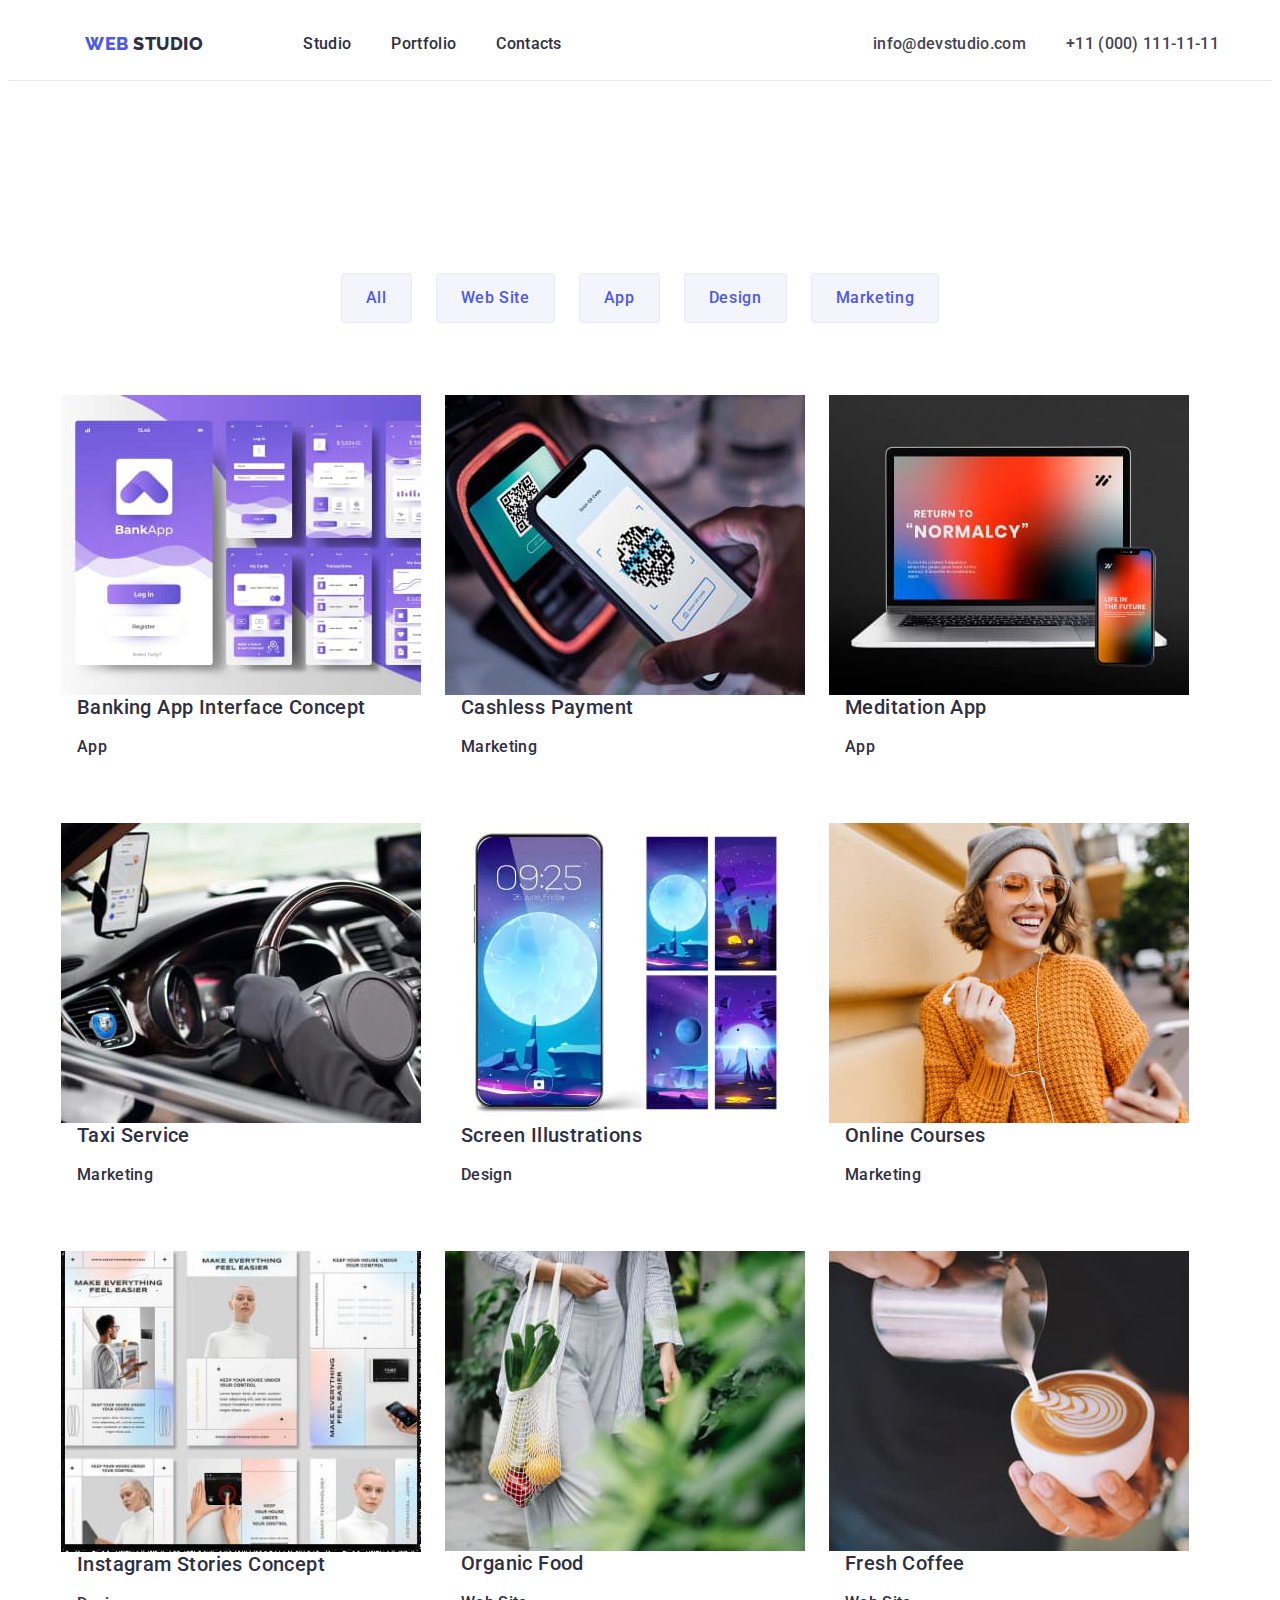
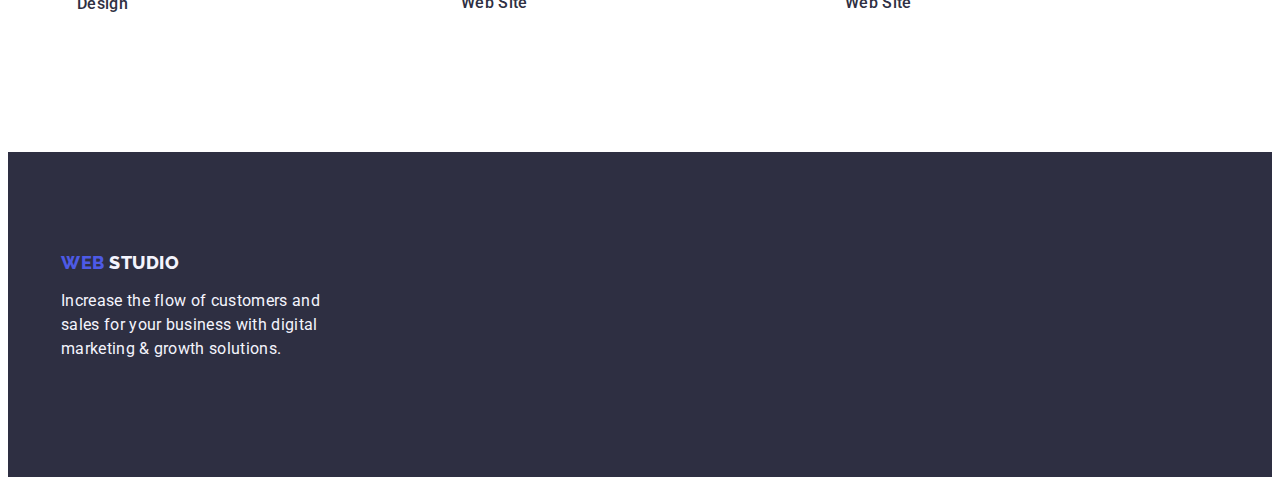
==== portfolio.html @ e4a4a041 "portfolio" ====
<!DOCTYPE html>
<html lang="en">
  <head>
    <meta charset="UTF-8" />
    <meta http-equiv="X-UA-Compatible" content="IE=edge" />
    <meta name="viewport" content="width=device-width, initial-scale=1.0" />
    <link rel="preconnect" href="https://fonts.googleapis.com" />
    <link rel="preconnect" href="https://fonts.gstatic.com" crossorigin />
    <link
      href="https://fonts.googleapis.com/css2?family=Raleway:wght@800&family=Roboto:wght@400;500;700;900&display=swap"
      rel="stylesheet"
    />
    <link
      rel="stylesheet"
      href="https://cdnjs.cloudflare.com/ajax/libs/modern-normalize/2.0.0/modern-normalize.min.css"
      integrity="sha512-4xo8blKMVCiXpTaLzQSLSw3KFOVPWhm/TRtuPVc4WG6kUgjH6J03IBuG7JZPkcWMxJ5huwaBpOpnwYElP/m6wg=="
      crossorigin="anonymous"
      referrerpolicy="no-referrer"
    />
    <title>portfolio</title>
    <link rel="stylesheet" href="./css/styles.css" />
  </head>
  <body>
    <header class="button-line">
      <div class="container header">
        <nav class="flax-nav">
          <a href="./index.html" class="logo link nav-marg">
            Web <span>Studio</span>
          </a>
          <ul class="flax-header list nav-marg">
            <li class="li-head">
              <a href="./index.html" class="link">Studio</a>
            </li>
            <li class="li-head">
              <a href="./portfolio.html" class="link">Portfolio</a>
            </li>
            <li class="li-head"><a href="" class="link">Contacts</a></li>
          </ul>
        </nav>
        <address class="adres-nav">
          <ul class="flax list">
            <li class="adres-marg">
              <a href="mailto:info@devstudio.com" class="link adres"
                >info@devstudio.com</a
              >
            </li>
            <li class="adres-marg">
              <a href="tel:+110001111111" class="link adres">
                +11 (000) 111-11-11</a
              >
            </li>
          </ul>
        </address>
      </div>
    </header>
    <main>
      <section class="portfolio-section">
        <div>
          <div class="container">
            <h1 class="visually-hidden">Portfolio</h1>
            <ul class="portfolio list">
              <li class="prof-but">
                <button class="button" type="button">All</button>
              </li>
              <li class="prof-but">
                <button class="button" type="button">Web Site</button>
              </li>
              <li class="prof-but">
                <button class="button" type="button">App</button>
              </li>
              <li class="prof-but">
                <button class="button" type="button">Design</button>
              </li>
              <li class="prof-but">
                <button class="button" type="button">Marketing</button>
              </li>
            </ul>
          </div>
          <div class="container">
            <ul class="desk list">
              <li class="cards">
                <a class="link" href="">
                  <img src="./images/1.jpg" width="360" alt="banking" />
                  <h2 class="title-text">Banking App Interface Concept</h2>
                  <p class="text-portfolio">App</p>
                </a>
              </li>
              <li class="cards">
                <a class="link" href="">
                  <img src="./images/2.jpg" width="360" alt="cashless" />
                  <h2 class="title-text">Cashless Payment</h2>
                  <p class="text-portfolio">Marketing</p>
                </a>
              </li>
              <li class="cards">
                <a class="link" href="">
                  <img src="./images/3.jpg" width="360" alt="meditation" />
                  <h2 class="title-text">Meditation App</h2>
                  <p class="text-portfolio">App</p>
                </a>
              </li>
              <li class="cards">
                <a class="link" href="">
                  <img src="./images/4.jpg" width="360" alt="taxi" />
                  <h2 class="title-text">Taxi Service</h2>
                  <p class="text-portfolio">Marketing</p>
                </a>
              </li>
              <li class="cards">
                <a class="link" href="">
                  <img src="./images/5.jpg" width="360" alt="illustration" />
                  <h2 class="title-text">Screen Illustrations</h2>
                  <p class="text-portfolio">Design</p>
                </a>
              </li>
              <li class="cards">
                <a class="link" href="">
                  <img src="./images/6.jpg" width="360" alt="courses" />
                  <h2 class="title-text">Online Courses</h2>
                  <p class="text-portfolio">Marketing</p>
                </a>
              </li>
              <li class="cards">
                <a class="link" href="">
                  <img src="./images/7.jpg" width="360" alt="instagram" />
                  <h2 class="title-text">Instagram Stories Concept</h2>
                  <p class="text-portfolio">Design</p>
                </a>
              </li>
              <li class="cards">
                <a class="link" href="">
                  <img src="./images/8.jpg" width="360" alt="organic" />
                  <h2 class="title-text">Organic Food</h2>
                  <p class="text-portfolio">Web Site</p>
                </a>
              </li>
              <li class="cards">
                <a class="link" href="">
                  <img src="./images/9.jpg" width="360" alt="fresh" />
                  <h2 class="title-text">Fresh Coffee</h2>
                  <p class="text-portfolio">Web Site</p>
                </a>
              </li>
            </ul>
          </div>
        </div>
      </section>
    </main>
    <footer class="footer">
      <div class="container">
        <a href="./index.html" class="logo link">
          Web <span class="footer-logo">Studio</span>
        </a>
        <p class="footer-text">
          Increase the flow of customers and sales for your business with
          digital marketing & growth solutions.
        </p>
      </div>
    </footer>
  </body>
</html>
---- css/styles.css ----
:root {
  --text-color: #434455;
  --title-text-color: #2e2f42;
  --primary-bg-color: #ffffff;
  --primary-color: #4d5ae5;
  --pressed-color: #404bbf;
  --unpresed-color: #f4f4fd;
}
body {
  background-color: var(--primary-bg-color);
  color: var(--text-color);
  list-style: none;
  font-family: "Roboto", sans-serif;
  line-height: 1.5;
}
img {
  display: block;
}
.logo {
  font-family: "Raleway", sans-serif;
  font-weight: 800;
  font-size: 18px;
  line-height: 1.17;
  letter-spacing: 0.03em;
  text-transform: uppercase;
  color: var(--primary-color);
}
.link {
  text-decoration: none;
  margin-top: 0;
  margin-bottom: 0;
}

span {
  color: var(--title-text-color);
}
.list {
  margin: 0;
  padding: 0;
  list-style: none;
  font-weight: 500;
  letter-spacing: 0.02em;
  color: var(--title-text-color);
}
.button-line {
  border-bottom: 1px solid #e7e9fc;
}
.list .link {
  color: var(--title-text-color);
}
.flax-header.list .link:hover,
.flax-header.list .link:focus {
  color: var(--pressed-color);
}
.logo.link.nav-marg {
  padding: 24px;
}
.logo.link.nav-marg {
  margin-right: 76px;
}
/* .flax-nav .nav-marg + .nav-marg {
  margin-left: 76px;
} */
/* .flax .adres-marg + .adres-marg {
  margin-left: 40px;
} */
.flax-header .link {
  display: block;
  padding-top: 24px;
  padding-bottom: 24px;
}
.flax.list .link.adres {
  display: block;
  padding-top: 24px;
  padding-bottom: 24px;
}
.adres-nav {
  font-style: normal;
}
.adres-nav .list .link {
  color: var(--text-color);
  font-style: normal;
}
.adres {
  letter-spacing: 0.02em;
}

.adres-nav .link:hover,
.adres-nav .link:focus {
  color: var(--pressed-color);
}
.section-herou {
  text-align: center;
  height: 600px;
  background-color: var(--title-text-color);
  padding: 188px 0;
}
.herou-title {
  max-width: 496px;
  margin-top: 0;
  margin-bottom: 0;
  margin-right: auto;
  margin-left: auto;
  letter-spacing: 0.02em;
  color: #ffffff;
  text-shadow: 0px 4px 4px rgba(0, 0, 0, 0.25);
}
.visually-hidden {
  position: absolute;
  width: 1px;
  height: 1px;
  margin: -1px;
  border: 0;
  padding: 0;
  white-space: nowrap;
  clip-path: inset(100%);
  clip: rect(0 0 0 0);
  overflow: hidden;
}
/* .one-title {
  margin-top: 0;
  margin-bottom: 8px;
  font-size: 20px;
  font-weight: 500;
  line-height: 1.2;
  letter-spacing: 0.02em;
} */

.text-section-one {
  margin-top: 0;
  margin-bottom: 0;
  color: var(--text-color);
  letter-spacing: 0.02em;
}
.two-title,
.three-title {
  margin-top: 0;
  margin-bottom: 0;
  font-size: 36px;
  line-height: 1.11;
  text-align: center;
  letter-spacing: 0.02em;
  text-transform: capitalize;
}
.section {
  margin-top: 120px;
  margin-bottom: 120px;
}
.section.section-one {
  padding: 120px 0;
}
.section.section-two {
  padding-bottom: 120px;
}
.one-title {
  margin-bottom: 8px;
}
.two-title {
  margin-bottom: 72px;
}
.section-three {
  padding: 120px 0;
  background-color: #f4f4fd;
}
.three-title {
  margin-bottom: 72px;
  padding-top: 120px;
  padding-bottom: 72px;
}
.three-title-name {
  margin-top: 0;
  margin-bottom: 8px;
  font-weight: 500;
  font-size: 20px;
  line-height: 1.2;
  letter-spacing: 0.02em;
}
.text-section-three {
  margin-top: 0;
  margin-bottom: 0;
  color: var(--text-color);
  font-size: 16px;
  letter-spacing: 0.02em;
}
.one-title,
.two-title,
.three-title,
.three-title-name {
  color: var(--title-text-color);
}
.three-title-background {
  border-radius: 0px 0px 4px 4px;
  width: calc((100% - 72px) / 4);
  margin-right: 24px;
  background-color: #ffffff;
}
.three-cards {
  text-align: center;
  padding: 32px 16px;
}

/* Flex инструкции */
.container.header {
  padding: 0 15px;
  display: flex;
  align-items: center;
  justify-content: space-between;
}
.flax-nav {
  display: flex;
  align-items: center;
}

.flax-header.list {
  display: flex;
}
.flax-header.list .li-head:not(:last-child) {
  margin-right: 40px;
}
.adres-nav .flax.list {
  display: flex;
  gap: 40px;
}
.flax-section-one.list {
  display: flex;
}
.contaier-one-title {
  margin-right: 24px;
  width: 100%;
}
.contaier-one-title:last-child {
  margin-right: 0px;
}
.flax.list {
  display: flex;
}
.flax.list.cards {
  width: auto;
  display: flex;
  padding-bottom: 120px;
  margin-right: 0;
}
.section-two-list {
  margin-right: 24px;
  width: 100%;
}
.section-two-list:last-child {
  margin-right: 0px;
}

.three-title-background:last-child {
  margin-right: 0px;
}
.footer .container {
  display: flex;
  flex-direction: column;
  padding-top: 100px;
  padding-bottom: 100px;
}
.portfolio.list {
  display: flex;
  justify-content: center;
  padding-top: 96px;
  margin-bottom: 72px;
}
.prof-but {
  margin-right: 24px;
}
.prof-but:last-child {
  margin-right: 0px;
}
.desk.list {
  display: flex;
  flex-wrap: wrap;
}
/*  */
.herou-title {
  font-size: 56px;
  line-height: 1.07;
}
.herou-button {
  margin-left: auto;
  margin-right: auto;
  display: block;
  min-width: 169px;
  height: 56px;
  border: none;
  border-radius: 4px;
  margin-top: 48px;
  padding: 16px 32px;
  font-family: "Roboto", sans-serif;
  color: var(--primary-bg-color);
  background-color: var(--primary-color);
  font-size: 16px;
  font-weight: 500;
  cursor: pointer;
  line-height: 1.5;
  letter-spacing: 0.04em;
  box-shadow: 0px 4px 4px rgba(0, 0, 0, 0.15);
}
.herou-button:hover,
.herou-button:focus {
  background-color: var(--pressed-color);
}

.button {
  color: var(--primary-color);
  background-color: var(--unpresed-color);
  font-size: 16px;
  font-weight: 500;
  cursor: pointer;
  font-family: "Roboto", sans-serif;
  line-height: 1.5;
  letter-spacing: 0.04em;
  border-radius: 4px;
}
/* footer */
.footer {
  background-color: var(--title-text-color);
}
.footer-logo {
  color: #f4f4fd;
}
.footer.footer-botton {
  padding: 100px 0;
}
/* .container .logo.link.footer {
  width: fit-content;
  margin-bottom: 16px;
  /* background-color: #404bbf; */

a.logo.link.footer {
  display: inline-block;
  width: fit-content;
  margin-bottom: 16px;
}
.footer-text {
  color: var(--unpresed-color);
  letter-spacing: 0.02em;
  width: 264px;
}
/* portfolio */
.logo-span {
  color: var(--title-text-color);
}
.portfolio-section {
  padding-top: 96px;
  padding-bottom: 120px;
}
.portfolio-title {
  margin-top: 0;
  margin-bottom: 0;
}
.portfolio .button {
  border: 1px solid #e7e9fc;
  padding: 12px 24px;
}
.portfolio .button:hover,
.portfolio .button:focus {
  color: var(--primary-bg-color);
  background-color: var(--pressed-color);
  box-shadow: 0px 3px 1px rgba(0, 0, 0, 0.1), 0px 2px 1px rgba(0, 0, 0, 0.08),
    0px 2px 2px rgba(0, 0, 0, 0.12);
  border-radius: 4px;
  border: 1px solid transparent;
}
.title-text {
  font-weight: 500;
  font-size: 20px;
  line-height: 1.5;
  color: var(--title-text-color);
  line-height: 1.2;
  letter-spacing: 0.02em;
  margin-top: 0;
  margin-bottom: 8px;
  margin-left: 16px;
}
.text-portfolio {
  margin-left: 16px;
}
.portfolio .text-portfolio {
  font-weight: 400;
  font-size: 16px;
  line-height: 1.5;
  color: var(--text-color);
  margin-top: 0;
  margin-bottom: 0;
  margin-left: 16px;
}

.cards {
  width: calc((100%-48px) / 3); /*  НЕ РАБОТАЕТ */
  width: 360px;
  margin-right: 24px;
  margin-bottom: 48px;
  /* background-color: red; */
}
.cards:nth-child(3n) {
  margin-right: 0px;
}
.cards.cards:nth-last-child(-n + 3) {
  margin-bottom: 0px;
}

.container {
  margin-left: auto;
  margin-right: auto;
  height: 100%;
  width: 1158px;
  /* outline: 2px solid coral; */
}
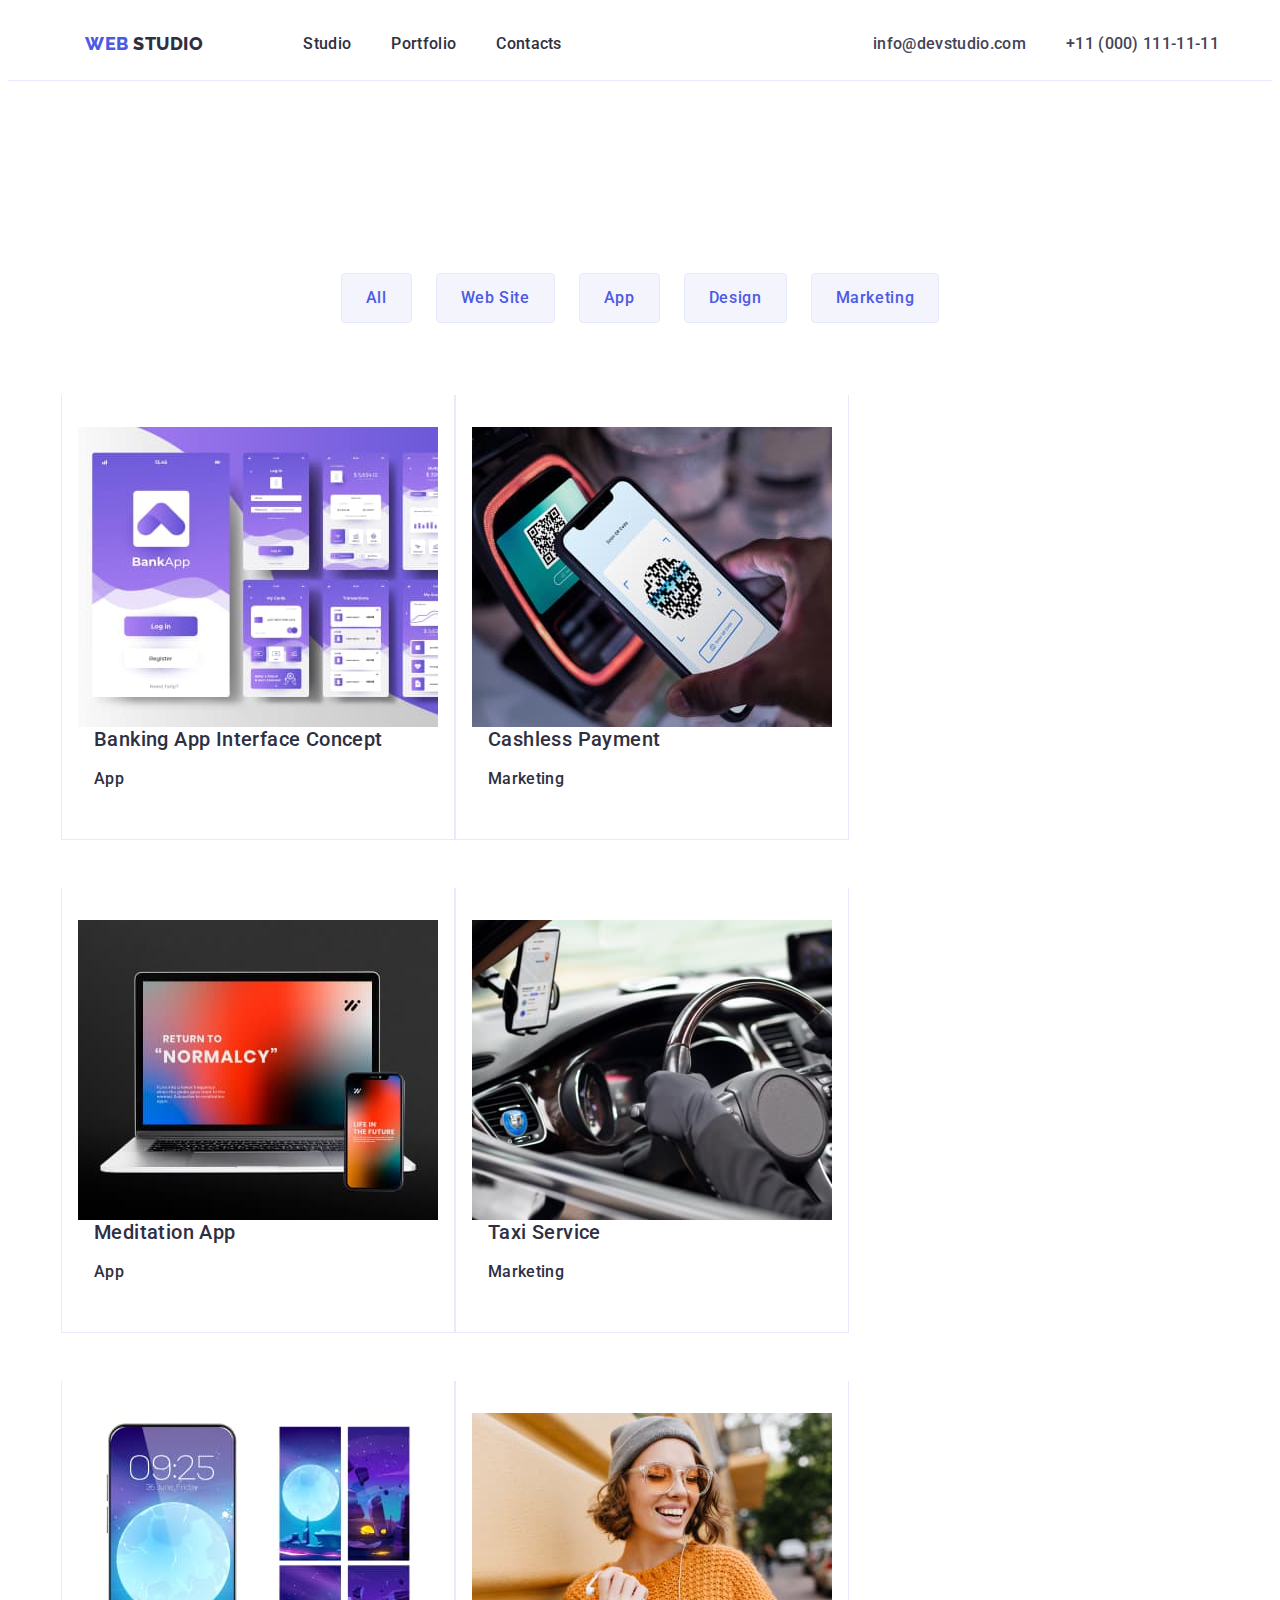
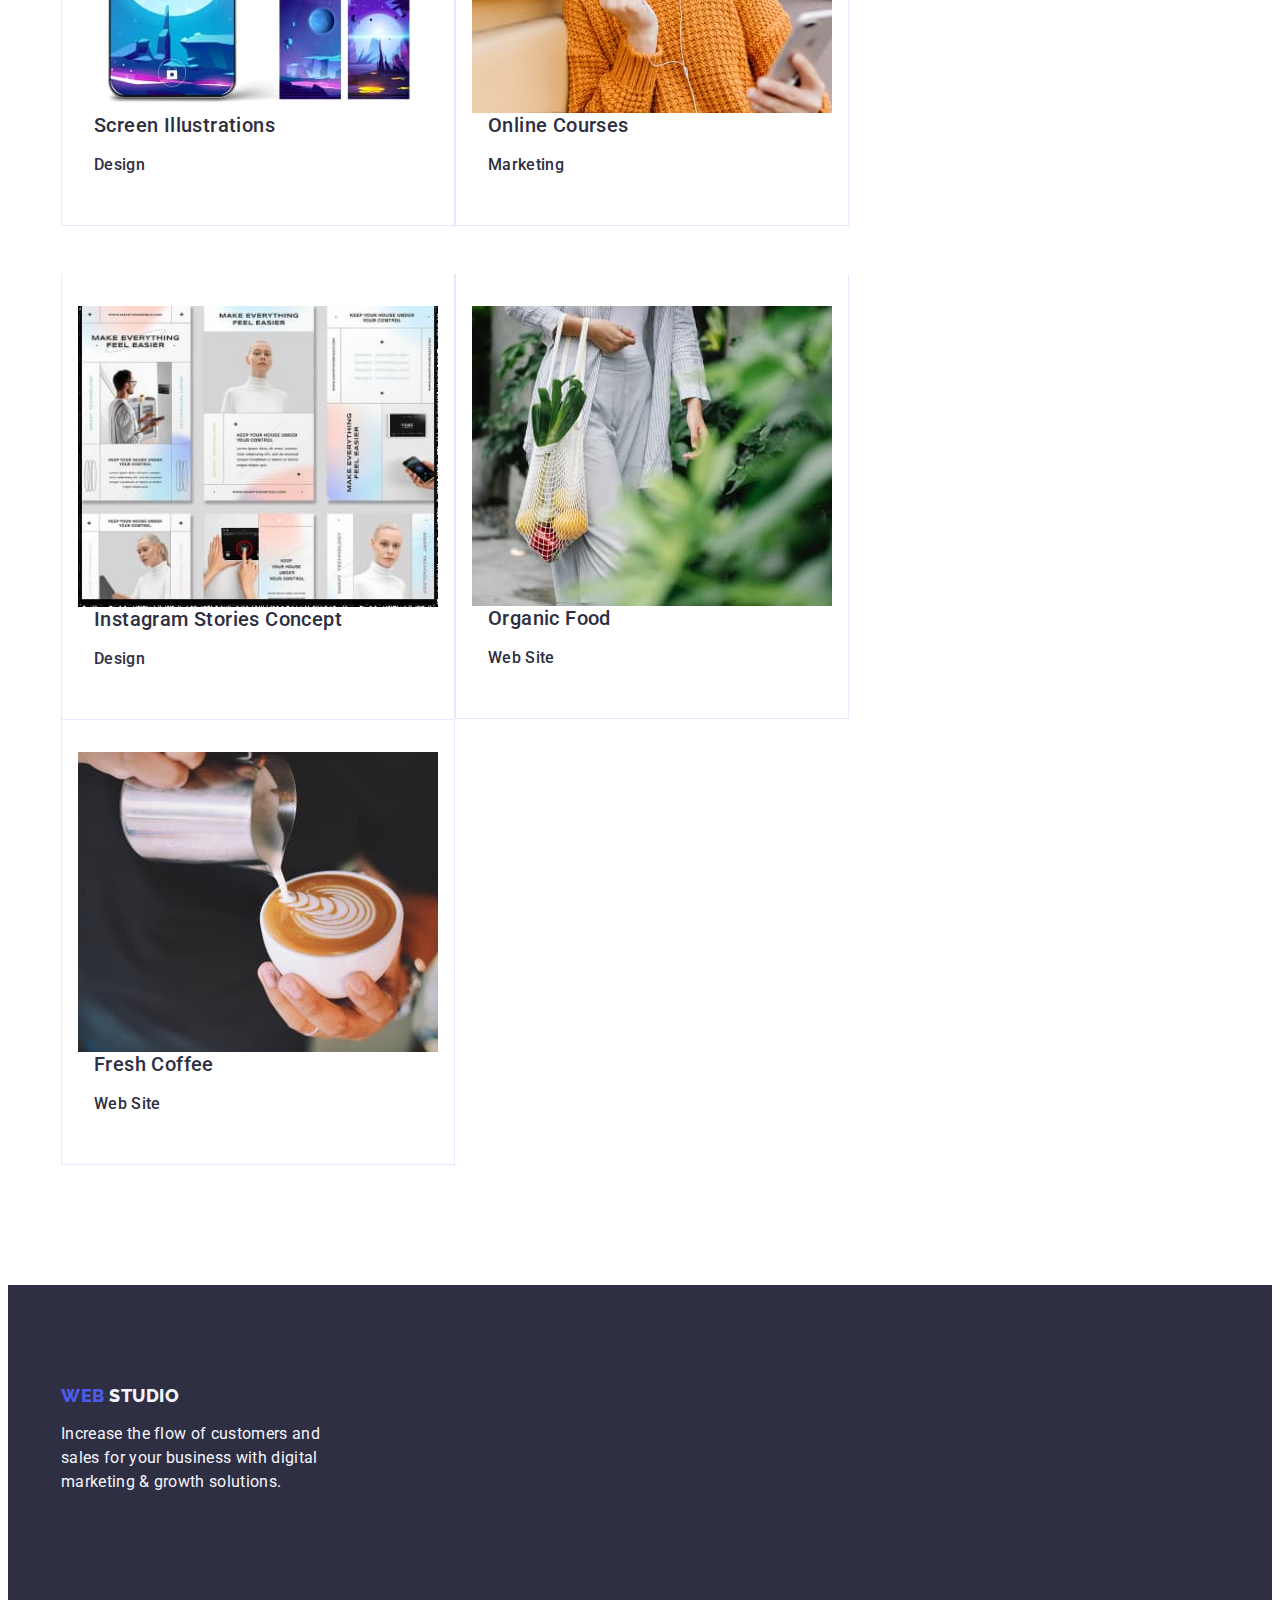
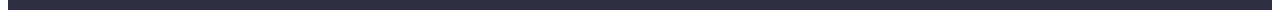
==== commit 561838f7: "p" ====
--- a/portfolio.html
+++ b/portfolio.html
@@ -55,94 +55,109 @@
     </header>
     <main>
       <section class="portfolio-section">
-        <div>
-          <div class="container">
-            <h1 class="visually-hidden">Portfolio</h1>
-            <ul class="portfolio list">
-              <li class="prof-but">
-                <button class="button" type="button">All</button>
-              </li>
-              <li class="prof-but">
-                <button class="button" type="button">Web Site</button>
-              </li>
-              <li class="prof-but">
-                <button class="button" type="button">App</button>
-              </li>
-              <li class="prof-but">
-                <button class="button" type="button">Design</button>
-              </li>
-              <li class="prof-but">
-                <button class="button" type="button">Marketing</button>
-              </li>
-            </ul>
-          </div>
-          <div class="container">
-            <ul class="desk list">
-              <li class="cards">
-                <a class="link" href="">
+        <div class="container">
+          <h1 class="visually-hidden">Portfolio</h1>
+          <ul class="portfolio list">
+            <li class="prof-but">
+              <button class="button" type="button">All</button>
+            </li>
+            <li class="prof-but">
+              <button class="button" type="button">Web Site</button>
+            </li>
+            <li class="prof-but">
+              <button class="button" type="button">App</button>
+            </li>
+            <li class="prof-but">
+              <button class="button" type="button">Design</button>
+            </li>
+            <li class="prof-but">
+              <button class="button" type="button">Marketing</button>
+            </li>
+          </ul>
+          <ul class="desk list">
+            <li class="cards">
+              <a class="link" href="">
+                <div class="cards-container">
                   <img src="./images/1.jpg" width="360" alt="banking" />
                   <h2 class="title-text">Banking App Interface Concept</h2>
                   <p class="text-portfolio">App</p>
-                </a>
-              </li>
-              <li class="cards">
-                <a class="link" href="">
+                </div>
+              </a>
+            </li>
+            <li class="cards">
+              <a class="link" href="">
+                <div class="cards-container">
                   <img src="./images/2.jpg" width="360" alt="cashless" />
+
                   <h2 class="title-text">Cashless Payment</h2>
                   <p class="text-portfolio">Marketing</p>
-                </a>
-              </li>
-              <li class="cards">
-                <a class="link" href="">
+                </div>
+              </a>
+            </li>
+            <li class="cards">
+              <a class="link" href="">
+                <div class="cards-container">
                   <img src="./images/3.jpg" width="360" alt="meditation" />
                   <h2 class="title-text">Meditation App</h2>
                   <p class="text-portfolio">App</p>
-                </a>
-              </li>
-              <li class="cards">
-                <a class="link" href="">
+                </div>
+              </a>
+            </li>
+            <li class="cards">
+              <a class="link" href="">
+                <div class="cards-container">
                   <img src="./images/4.jpg" width="360" alt="taxi" />
                   <h2 class="title-text">Taxi Service</h2>
                   <p class="text-portfolio">Marketing</p>
-                </a>
-              </li>
-              <li class="cards">
-                <a class="link" href="">
+                </div>
+              </a>
+            </li>
+            <li class="cards">
+              <a class="link" href="">
+                <div class="cards-container">
                   <img src="./images/5.jpg" width="360" alt="illustration" />
                   <h2 class="title-text">Screen Illustrations</h2>
                   <p class="text-portfolio">Design</p>
-                </a>
-              </li>
-              <li class="cards">
-                <a class="link" href="">
+                </div>
+              </a>
+            </li>
+            <li class="cards">
+              <a class="link" href="">
+                <div class="cards-container">
                   <img src="./images/6.jpg" width="360" alt="courses" />
                   <h2 class="title-text">Online Courses</h2>
                   <p class="text-portfolio">Marketing</p>
-                </a>
-              </li>
-              <li class="cards">
-                <a class="link" href="">
+                </div>
+              </a>
+            </li>
+            <li class="cards">
+              <a class="link" href="">
+                <div class="cards-container">
                   <img src="./images/7.jpg" width="360" alt="instagram" />
                   <h2 class="title-text">Instagram Stories Concept</h2>
                   <p class="text-portfolio">Design</p>
-                </a>
-              </li>
-              <li class="cards">
-                <a class="link" href="">
+                </div>
+              </a>
+            </li>
+            <li class="cards">
+              <a class="link" href="">
+                <div class="cards-container">
                   <img src="./images/8.jpg" width="360" alt="organic" />
                   <h2 class="title-text">Organic Food</h2>
                   <p class="text-portfolio">Web Site</p>
-                </a>
-              </li>
-              <li class="cards">
-                <a class="link" href="">
+                </div>
+              </a>
+            </li>
+            <li class="cards">
+              <a class="link" href="">
+                <div class="cards-container">
                   <img src="./images/9.jpg" width="360" alt="fresh" />
                   <h2 class="title-text">Fresh Coffee</h2>
                   <p class="text-portfolio">Web Site</p>
-                </a>
-              </li>
-            </ul>
-          </div>
+                </div>
+              </a>
+            </li>
+          </ul>
         </div>
       </section>
     </main>
--- a/css/styles.css
+++ b/css/styles.css
@@ -372,7 +372,6 @@
   line-height: 1.2;
   letter-spacing: 0.02em;
   margin-top: 0;
-  margin-bottom: 8px;
   margin-left: 16px;
 }
 .text-portfolio {
@@ -390,8 +389,8 @@
 
 .cards {
   width: calc((100%-48px) / 3); /*  НЕ РАБОТАЕТ */
-  width: 360px;
-  margin-right: 24px;
+  /* width: 360px; */
+  /* margin-right: 24px; */
   margin-bottom: 48px;
   /* background-color: red; */
 }
@@ -409,3 +408,11 @@
   width: 1158px;
   /* outline: 2px solid coral; */
 }
+.cards-container {
+  padding: 32px 16px;
+  border: 1px solid #e7e9fc;
+  border-top: none;
+}
+h2.title-text {
+  margin-bottom: 8px;
+}
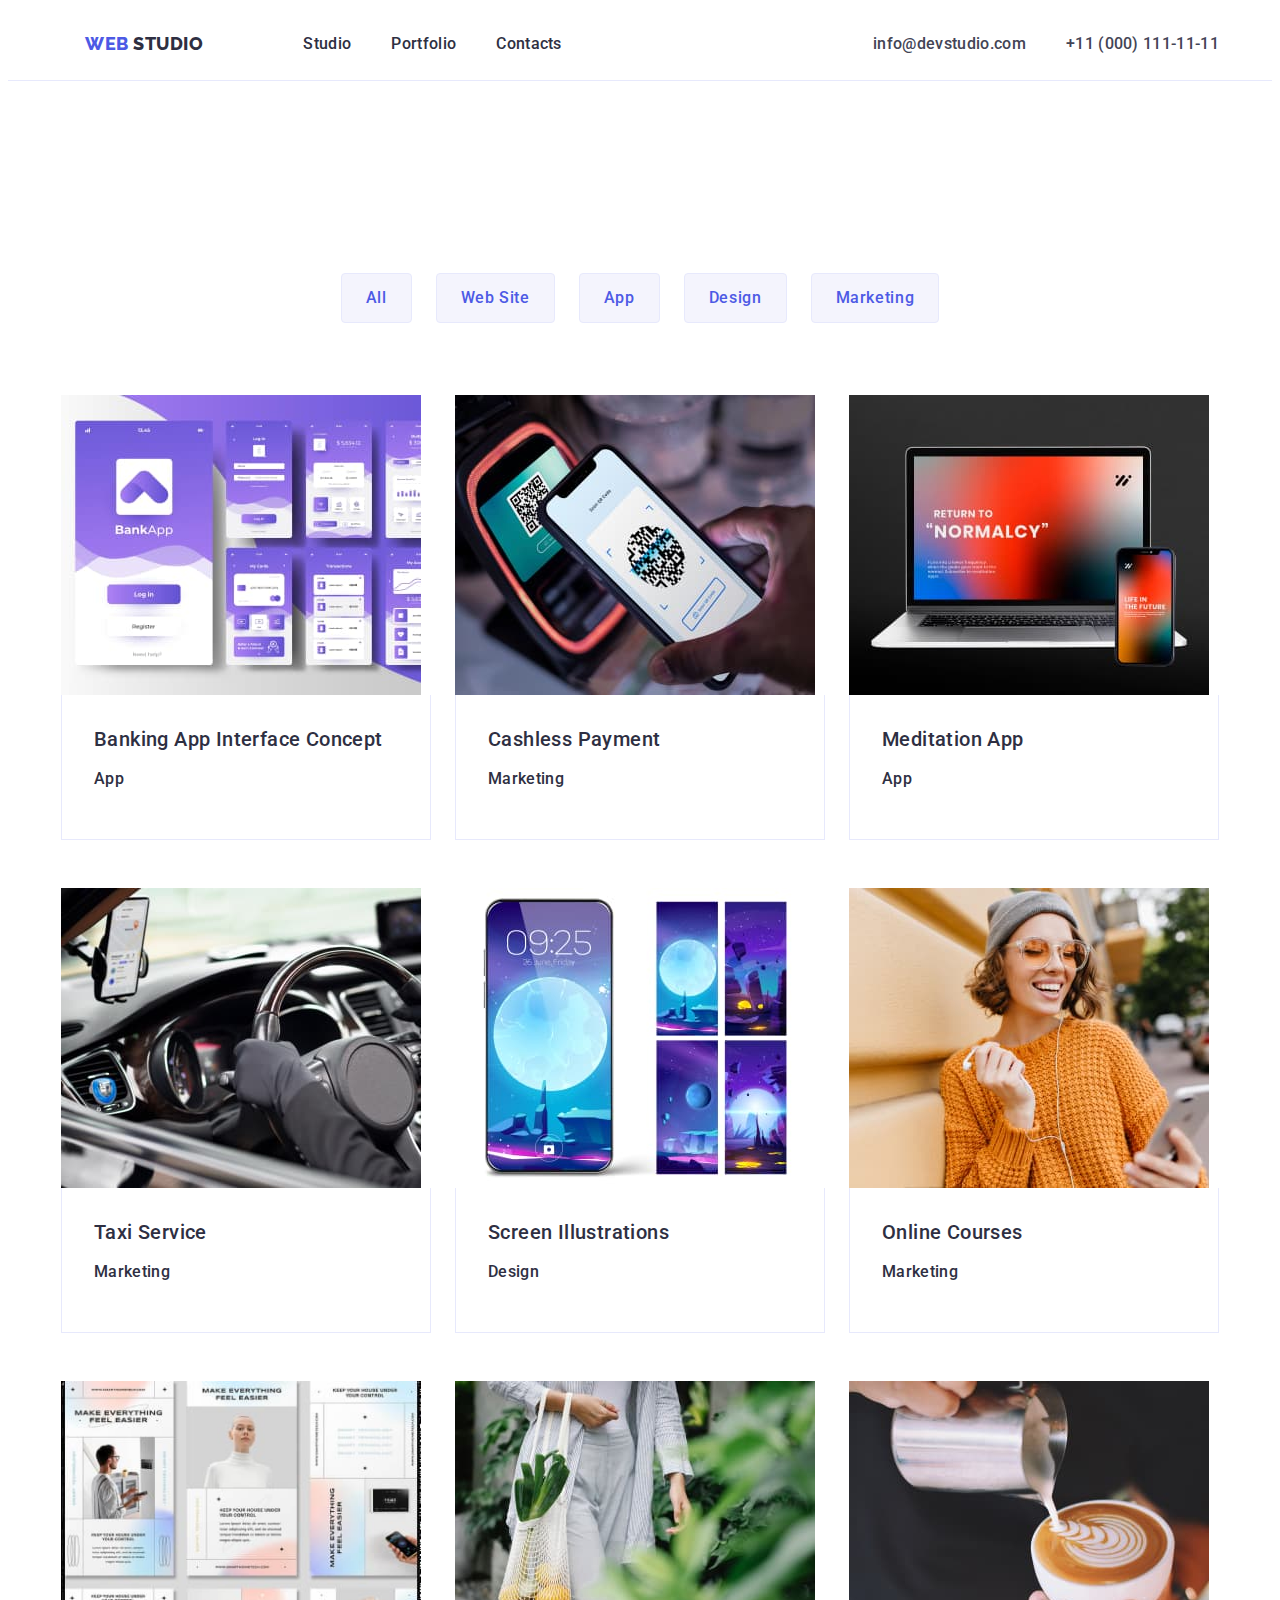
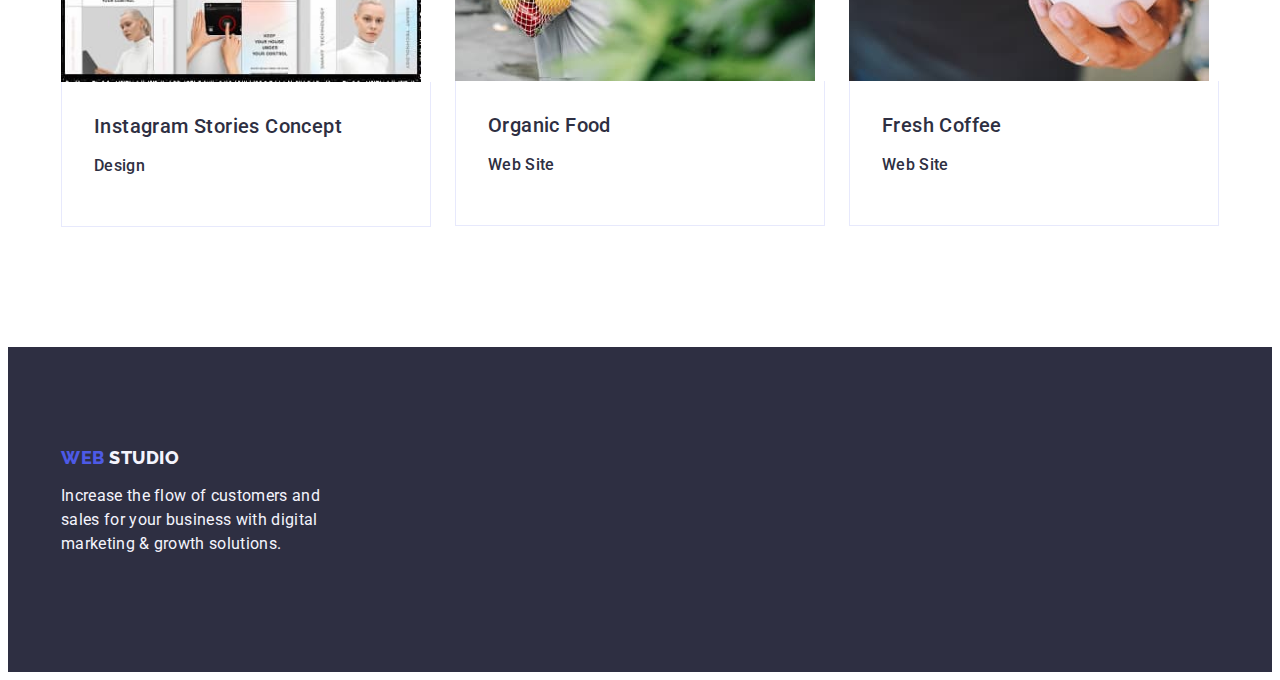
==== commit 1bbf67b4: "p" ====
--- a/portfolio.html
+++ b/portfolio.html
@@ -77,8 +77,8 @@
           <ul class="desk list">
             <li class="cards">
               <a class="link" href="">
+                <img src="./images/1.jpg" width="360" alt="banking" />
                 <div class="cards-container">
-                  <img src="./images/1.jpg" width="360" alt="banking" />
                   <h2 class="title-text">Banking App Interface Concept</h2>
                   <p class="text-portfolio">App</p>
                 </div>
@@ -86,9 +86,8 @@
             </li>
             <li class="cards">
               <a class="link" href="">
+                <img src="./images/2.jpg" width="360" alt="cashless" />
                 <div class="cards-container">
-                  <img src="./images/2.jpg" width="360" alt="cashless" />
-
                   <h2 class="title-text">Cashless Payment</h2>
                   <p class="text-portfolio">Marketing</p>
                 </div>
@@ -96,8 +95,8 @@
             </li>
             <li class="cards">
               <a class="link" href="">
+                <img src="./images/3.jpg" width="360" alt="meditation" />
                 <div class="cards-container">
-                  <img src="./images/3.jpg" width="360" alt="meditation" />
                   <h2 class="title-text">Meditation App</h2>
                   <p class="text-portfolio">App</p>
                 </div>
@@ -105,8 +104,8 @@
             </li>
             <li class="cards">
               <a class="link" href="">
+                <img src="./images/4.jpg" width="360" alt="taxi" />
                 <div class="cards-container">
-                  <img src="./images/4.jpg" width="360" alt="taxi" />
                   <h2 class="title-text">Taxi Service</h2>
                   <p class="text-portfolio">Marketing</p>
                 </div>
@@ -114,8 +113,8 @@
             </li>
             <li class="cards">
               <a class="link" href="">
+                <img src="./images/5.jpg" width="360" alt="illustration" />
                 <div class="cards-container">
-                  <img src="./images/5.jpg" width="360" alt="illustration" />
                   <h2 class="title-text">Screen Illustrations</h2>
                   <p class="text-portfolio">Design</p>
                 </div>
@@ -123,8 +122,8 @@
             </li>
             <li class="cards">
               <a class="link" href="">
+                <img src="./images/6.jpg" width="360" alt="courses" />
                 <div class="cards-container">
-                  <img src="./images/6.jpg" width="360" alt="courses" />
                   <h2 class="title-text">Online Courses</h2>
                   <p class="text-portfolio">Marketing</p>
                 </div>
@@ -132,8 +131,8 @@
             </li>
             <li class="cards">
               <a class="link" href="">
+                <img src="./images/7.jpg" width="360" alt="instagram" />
                 <div class="cards-container">
-                  <img src="./images/7.jpg" width="360" alt="instagram" />
                   <h2 class="title-text">Instagram Stories Concept</h2>
                   <p class="text-portfolio">Design</p>
                 </div>
@@ -141,8 +140,8 @@
             </li>
             <li class="cards">
               <a class="link" href="">
+                <img src="./images/8.jpg" width="360" alt="organic" />
                 <div class="cards-container">
-                  <img src="./images/8.jpg" width="360" alt="organic" />
                   <h2 class="title-text">Organic Food</h2>
                   <p class="text-portfolio">Web Site</p>
                 </div>
@@ -150,8 +149,8 @@
             </li>
             <li class="cards">
               <a class="link" href="">
+                <img src="./images/9.jpg" width="360" alt="fresh" />
                 <div class="cards-container">
-                  <img src="./images/9.jpg" width="360" alt="fresh" />
                   <h2 class="title-text">Fresh Coffee</h2>
                   <p class="text-portfolio">Web Site</p>
                 </div>
--- a/css/styles.css
+++ b/css/styles.css
@@ -272,6 +272,8 @@
 .desk.list {
   display: flex;
   flex-wrap: wrap;
+  column-gap: 24px;
+  row-gap: 48px;
 }
 /*  */
 .herou-title {
@@ -388,11 +390,7 @@
 }
 
 .cards {
-  width: calc((100%-48px) / 3); /*  НЕ РАБОТАЕТ */
-  /* width: 360px; */
-  /* margin-right: 24px; */
-  margin-bottom: 48px;
-  /* background-color: red; */
+  width: calc((100% - 48px) / 3);
 }
 .cards:nth-child(3n) {
   margin-right: 0px;
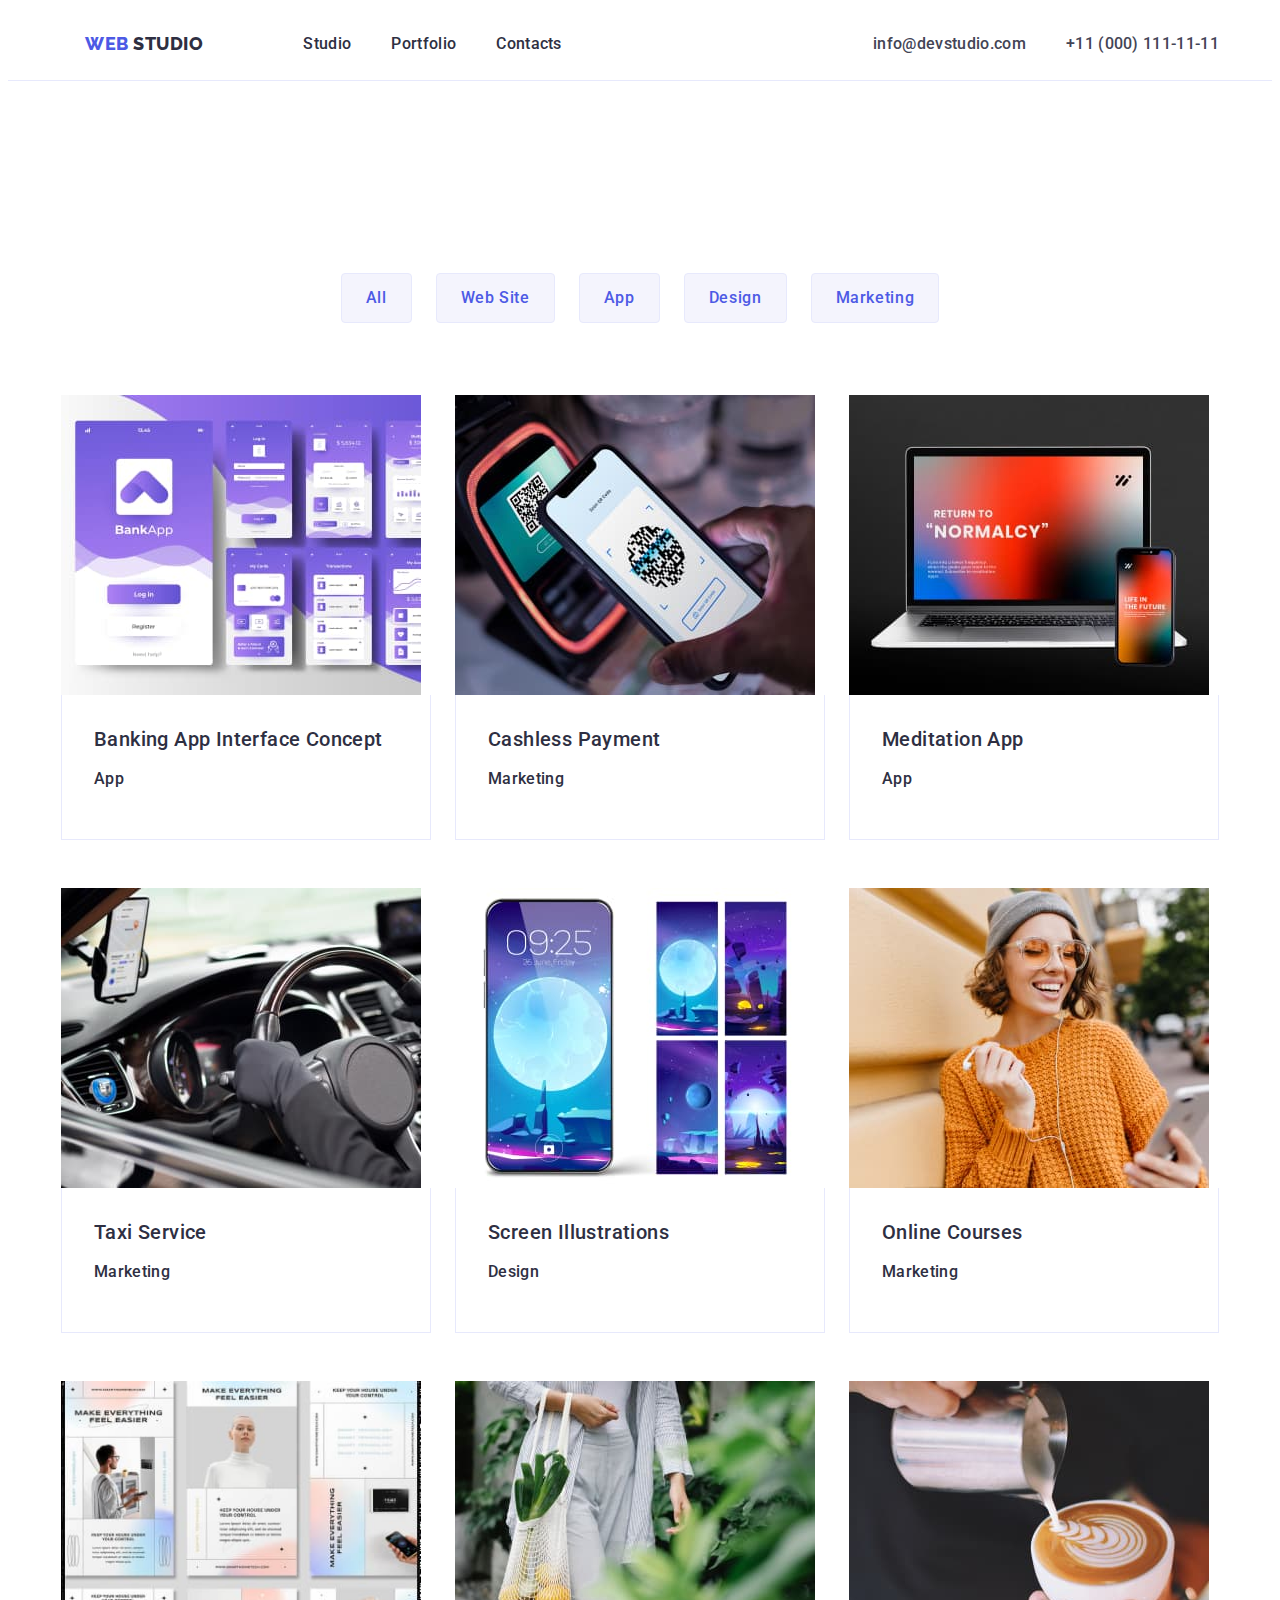
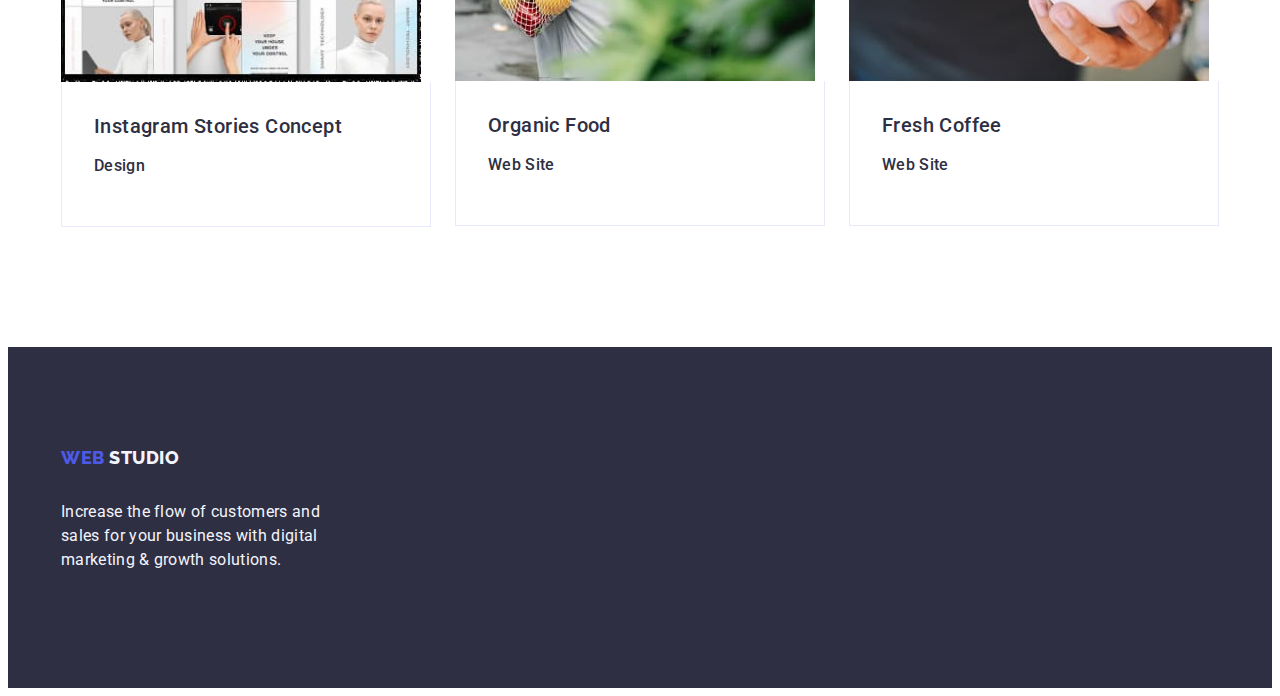
==== commit ddb6a060: "portfolio" ====
--- a/portfolio.html
+++ b/portfolio.html
@@ -162,7 +162,7 @@
     </main>
     <footer class="footer">
       <div class="container">
-        <a href="./index.html" class="logo link">
+        <a href="./index.html" class="logo link footer">
           Web <span class="footer-logo">Studio</span>
         </a>
         <p class="footer-text">
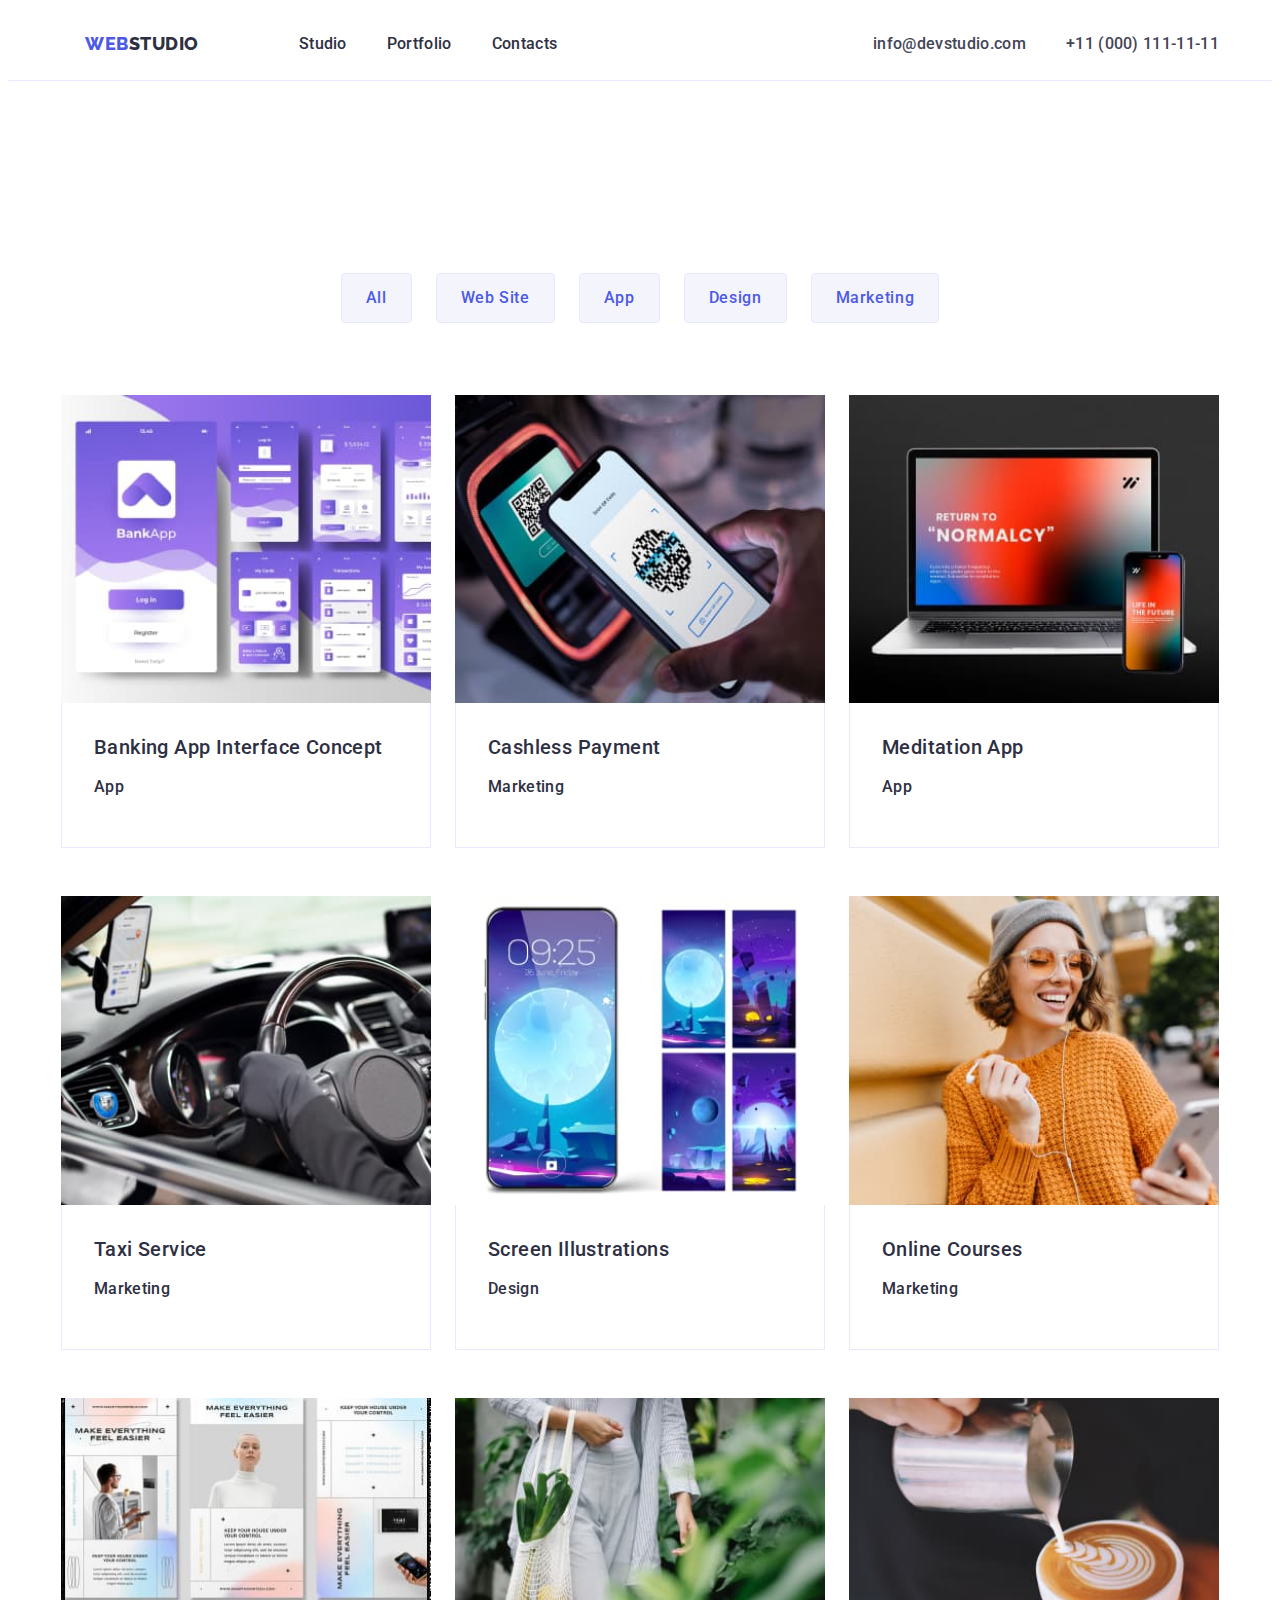
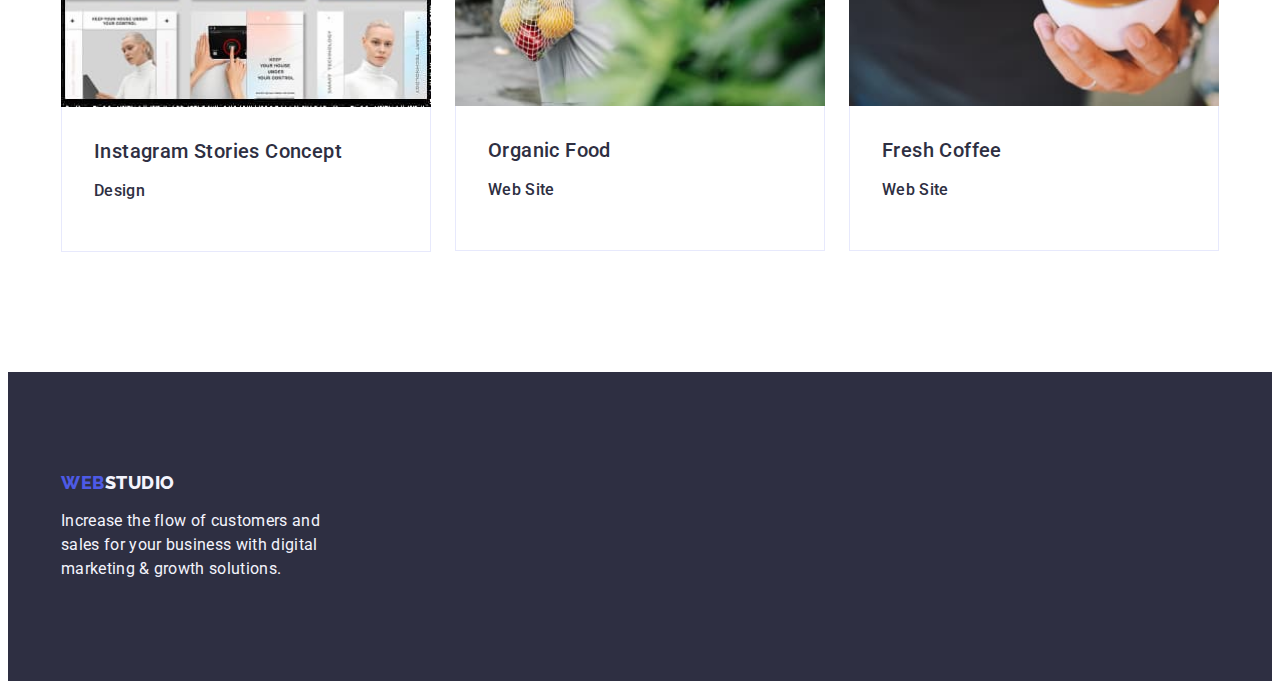
==== commit 1d18b8b9: "footer" ====
--- a/portfolio.html
+++ b/portfolio.html
@@ -25,7 +25,7 @@
       <div class="container header">
         <nav class="flax-nav">
           <a href="./index.html" class="logo link nav-marg">
-            Web <span>Studio</span>
+            Web<span>Studio</span>
           </a>
           <ul class="flax-header list nav-marg">
             <li class="li-head">
@@ -160,10 +160,10 @@
         </div>
       </section>
     </main>
-    <footer class="footer">
+    <footer class="footer footer-botton">
       <div class="container">
-        <a href="./index.html" class="logo link footer">
-          Web <span class="footer-logo">Studio</span>
+        <a href="./index.html" class="link logo-footer">
+          Web<span class="footer-logo">Studio</span>
         </a>
         <p class="footer-text">
           Increase the flow of customers and sales for your business with
--- a/css/styles.css
+++ b/css/styles.css
@@ -15,6 +15,7 @@
 }
 img {
   display: block;
+  width: 100%;
 }
 .logo {
   font-family: "Raleway", sans-serif;
@@ -164,8 +165,6 @@
 }
 .three-title {
   margin-bottom: 72px;
-  padding-top: 120px;
-  padding-bottom: 72px;
 }
 .three-title-name {
   margin-top: 0;
@@ -254,8 +253,8 @@
 .footer .container {
   display: flex;
   flex-direction: column;
-  padding-top: 100px;
-  padding-bottom: 100px;
+  /* padding-top: 100px;
+  padding-bottom: 100px; */
 }
 .portfolio.list {
   display: flex;
@@ -331,12 +330,21 @@
   margin-bottom: 16px;
   /* background-color: #404bbf; */
 
-a.logo.link.footer {
-  display: inline-block;
+.logo-footer {
+  font-family: "Raleway", sans-serif;
+  font-weight: 800;
+  font-size: 18px;
+  line-height: 1.17;
+  letter-spacing: 0.03em;
+  text-transform: uppercase;
+  color: var(--primary-color);
   width: fit-content;
   margin-bottom: 16px;
+  display: inline-block;
 }
 .footer-text {
+  margin-top: 0;
+  margin-bottom: 0;
   color: var(--unpresed-color);
   letter-spacing: 0.02em;
   width: 264px;
